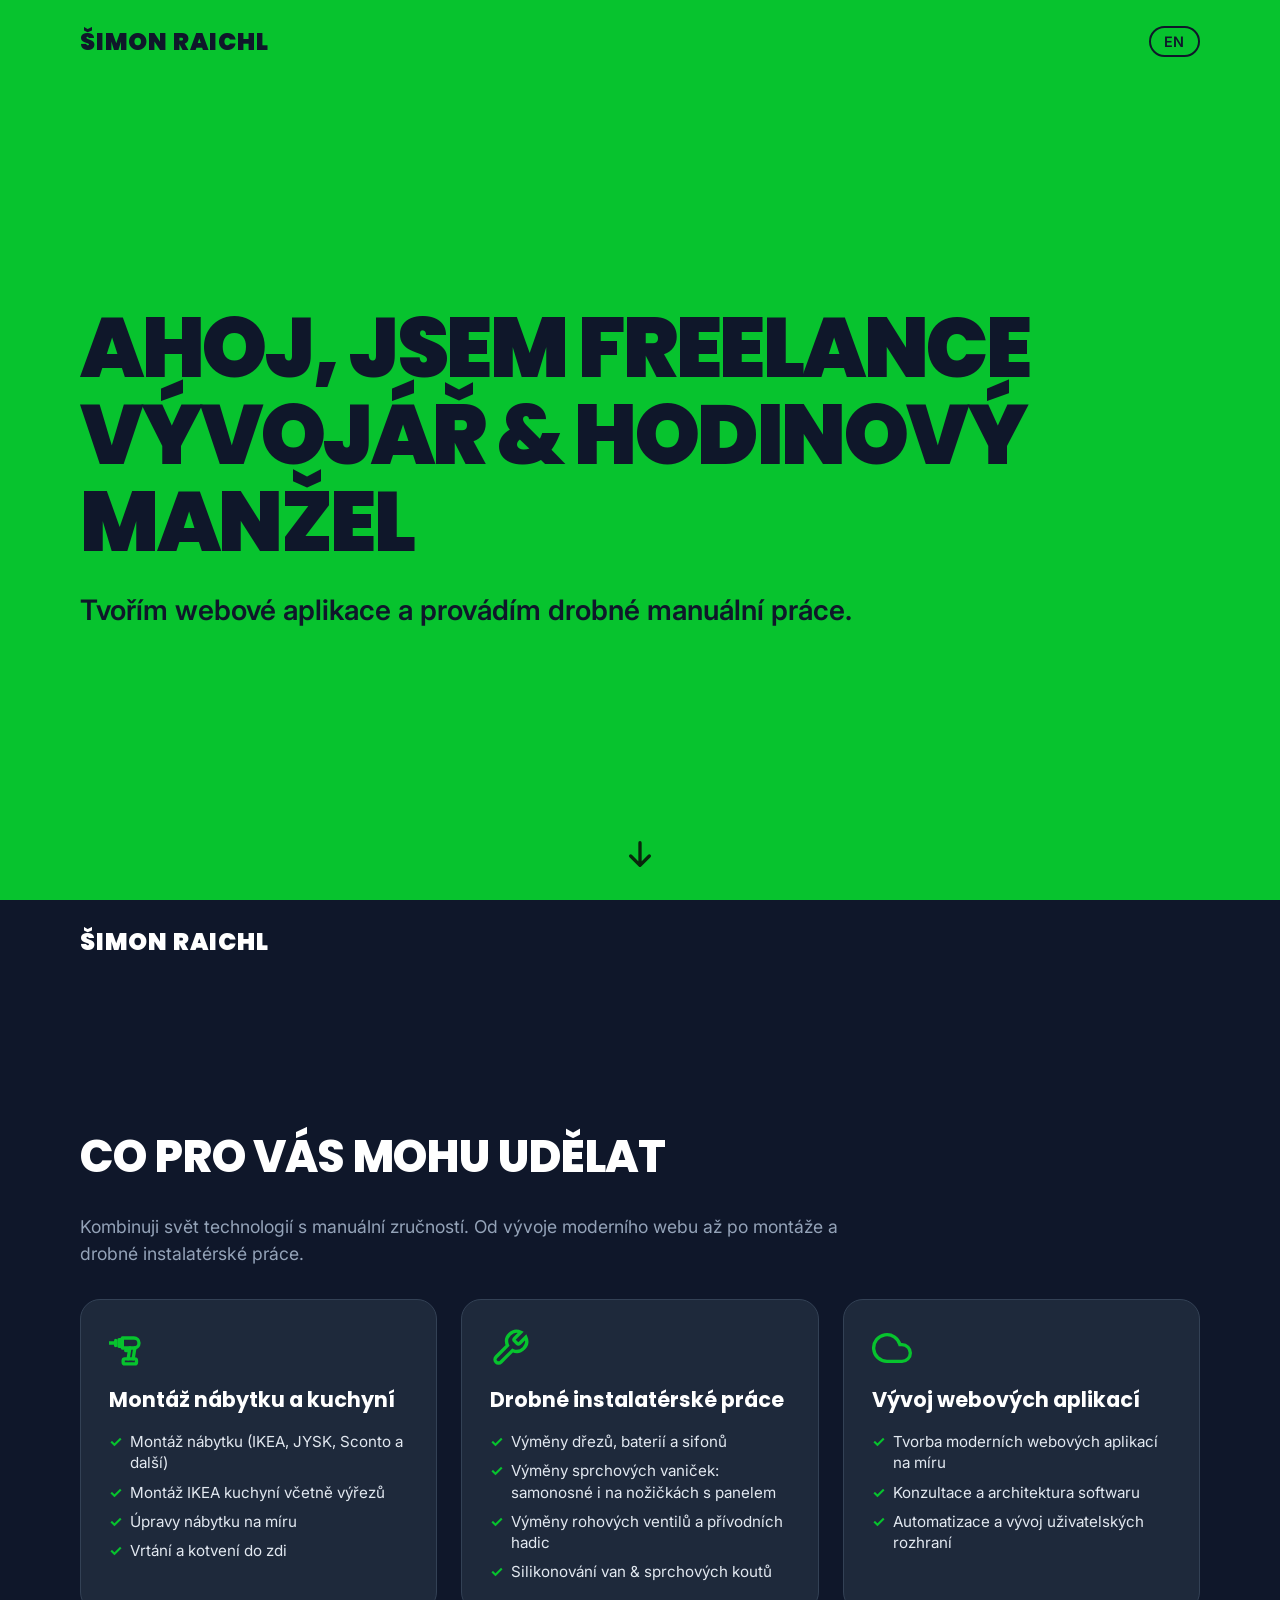
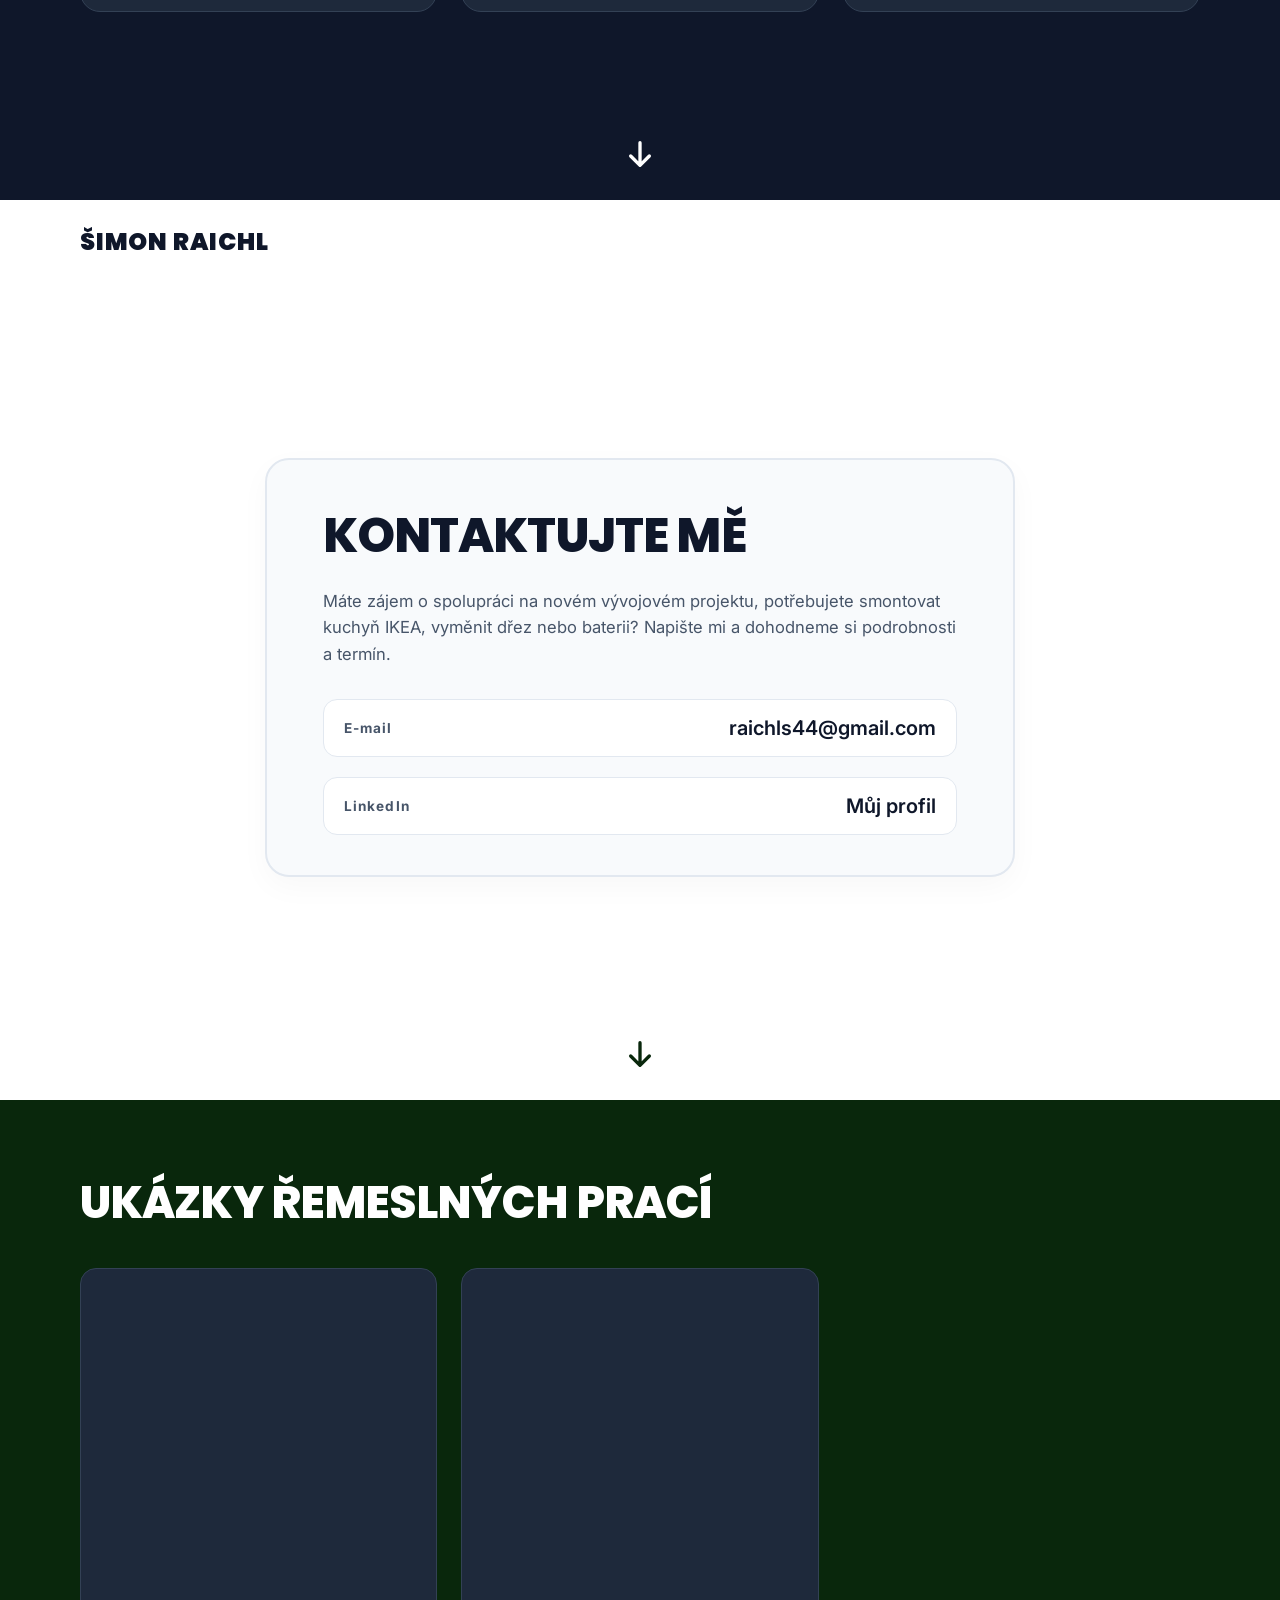
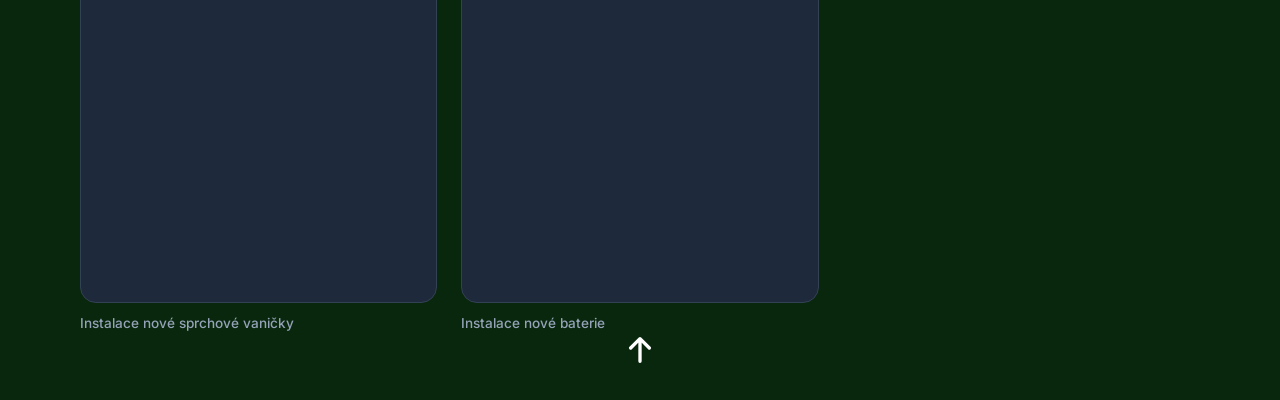
==== cs.html @ 0290ea32 "czech version of web implemented" ====
<!DOCTYPE html>
<html lang="cs">
<head>
    <meta charset="UTF-8">
    <meta name="viewport" content="width=device-width, initial-scale=1.0">
    <meta name="description" content="Provádím vývoj webových aplikací a drobné řemeslné práce, montáže nábytku IKEA, různé instalatérské úkony. Rychle, čistě a spolehlivě v Praze a Středočeském kraji.">
    <meta property="og:title" content="Šimon Raichl – Vývojář & Hodinový manžel">
    <meta name="robots" content="index, follow">
    <title>Šimon Raichl - Vývojář & Hodinový manžel</title>
    <link rel="icon" type="image/svg+xml" href="./favicon.svg">
    <link rel="preconnect" href="https://fonts.googleapis.com">
    <link rel="preconnect" href="https://fonts.gstatic.com" crossorigin>
    <link href="https://fonts.googleapis.com/css2?family=Inter:wght@400;500;600;700&family=Poppins:wght@700;800;900&display=swap" rel="stylesheet">
    <link rel="stylesheet" href="./assets/styles.css">
</head>
<body>

<main class="page-slide page-slide--hero" id="hero">
    <div class="name-header">
        <span>ŠIMON RAICHL</span>
        <a href="./index.html" class="lang-switch">EN</a>
    </div>

    <div class="hero-content">
        <h1 class="hero-content__title">
            Ahoj, jsem freelance<br>vývojář & hodinový manžel
        </h1>
        <p class="hero-content__subtitle">
            Tvořím webové aplikace a provádím drobné manuální práce.
        </p>
    </div>

    <a href="#services" class="arrow-scroll" aria-label="Posunout na služby">
        <svg class="arrow-scroll__icon" viewBox="0 0 24 24" fill="none" stroke="currentColor" stroke-width="2.5" stroke-linecap="round" stroke-linejoin="round">
            <path d="M12 5v14M19 15l-7 7-7-7" />
        </svg>
    </a>
</main>

<div class="page-slide page-slide--services" id="services">
    <div class="name-header name-header--light">
        <span>ŠIMON RAICHL</span>
    </div>

    <div class="services-content">
        <h2 class="section-title">Co pro vás mohu udělat</h2>
        <p class="section-subtitle">
            Kombinuji svět technologií s manuální zručností. Od vývoje moderního webu až po montáže a drobné instalatérské práce.
        </p>

        <div class="services-grid">
            <div class="service-card">
                <svg class="service-card__icon" viewBox="0 0 24 24" fill="none" stroke="currentColor" stroke-width="2" stroke-linecap="round" stroke-linejoin="round">
                    <path d="M0 9h4" />
                    <path d="M4 7.5v3" />
                    <path d="M6 7h2v4H6z" />
                    <path d="M8 6h7a3 3 0 0 1 3 3 3 3 0 0 1-3 3H8Z" />
                    <path d="M10 13.5h2" />
                    <path d="M12.5 12l-1 6.5" />
                    <path d="M15.5 12l-1 6.5" />
                    <rect x="8.5" y="18.5" width="8" height="3" rx="1" />
                </svg>
                <h3 class="service-card__title">Montáž nábytku a kuchyní</h3>
                <ul class="service-card__list">
                    <li class="service-card__item">Montáž nábytku (IKEA, JYSK, Sconto a další)</li>
                    <li class="service-card__item">Montáž IKEA kuchyní včetně výřezů</li>
                    <li class="service-card__item">Úpravy nábytku na míru</li>
                    <li class="service-card__item">Vrtání a kotvení do zdi</li>
                </ul>
            </div>

            <div class="service-card">
                <svg class="service-card__icon" viewBox="0 0 24 24" fill="none" stroke="currentColor" stroke-width="2">
                    <path d="M14.7 6.3a1 1 0 0 0 0 1.4l1.6 1.6a1 1 0 0 0 1.4 0l3.77-3.77a6 6 0 0 1-7.94 7.94l-6.91 6.91a2.12 2.12 0 0 1-3-3l6.91-6.91a6 6 0 0 1 7.94-7.94l-3.76 3.76z" />
                </svg>
                <h3 class="service-card__title">Drobné instalatérské práce</h3>
                <ul class="service-card__list">
                    <li class="service-card__item">Výměny dřezů, baterií a sifonů</li>
                    <li class="service-card__item">Výměny sprchových vaniček: samonosné i na nožičkách s panelem</li>
                    <li class="service-card__item">Výměny rohových ventilů a přívodních hadic</li>
                    <li class="service-card__item">Silikonování van & sprchových koutů</li>
                </ul>
            </div>

            <div class="service-card">
                <svg class="service-card__icon" viewBox="0 0 24 24" fill="none" stroke="currentColor" stroke-width="2">
                    <path d="M18 10h-1.26A8 8 0 1 0 9 20h9a5 5 0 0 0 0-10z"/>
                </svg>
                <h3 class="service-card__title">Vývoj webových aplikací</h3>
                <ul class="service-card__list">
                    <li class="service-card__item">Tvorba moderních webových aplikací na míru</li>
                    <li class="service-card__item">Konzultace a architektura softwaru</li>
                    <li class="service-card__item">Automatizace a vývoj uživatelských rozhraní</li>
                </ul>
            </div>
        </div>
    </div>

    <a href="#contact" class="arrow-scroll arrow-scroll--white" aria-label="Posunout na kontakt">
        <svg class="arrow-scroll__icon" viewBox="0 0 24 24" fill="none" stroke="currentColor" stroke-width="2.5" stroke-linecap="round" stroke-linejoin="round">
            <path d="M12 5v14M19 15l-7 7-7-7" />
        </svg>
    </a>
</div>

<div class="page-slide page-slide--contact" id="contact">
    <div class="name-header">
        <span>ŠIMON RAICHL</span>
    </div>

    <div class="contact-content">
        <div class="contact-card">
            <h2 class="contact-card__title">Kontaktujte mě</h2>
            <p class="contact-card__text">
                Máte zájem o spolupráci na novém vývojovém projektu, potřebujete smontovat kuchyň IKEA, vyměnit dřez nebo baterii?
                Napište mi a dohodneme si podrobnosti a termín.
            </p>
            <ul class="contact-list">
                <li class="contact-item">
                    <span class="contact-item__label">E-mail</span>
                    <a href="mailto:raichls44@gmail.com" class="contact-item__value">raichls44@gmail.com</a>
                </li>
                <li class="contact-item">
                    <span class="contact-item__label">LinkedIn</span>
                    <a href="https://www.linkedin.com/in/simonraichl/" target="_blank" rel="noopener" class="contact-item__value">Můj profil</a>
                </li>
            </ul>
        </div>
    </div>

    <a href="#dyi" class="arrow-scroll" aria-label="Posunout na ukázky prací">
        <svg class="arrow-scroll__icon" viewBox="0 0 24 24" fill="none" stroke="currentColor" stroke-width="2.5" stroke-linecap="round" stroke-linejoin="round">
            <path d="M12 5v14M19 15l-7 7-7-7" />
        </svg>
    </a>
</div>

<div class="page-slide page-slide--maker" id="dyi">
    <div class="maker-content">
        <div class="maker-content__header">
            <h2 class="section-title">Ukázky řemeslných prací</h2>
        </div>

        <div class="maker-content__grid">
            <div class="short-card">
                <div class="short-card__wrapper">
                    <iframe
                            class="short-card__iframe"
                            src="https://youtube.com/embed/4m_3jDD0o68"
                            title="Instalace nové sprchové vaničky"
                            allow="accelerometer; autoplay; clipboard-write; encrypted-media; gyroscope; picture-in-picture"
                            allowfullscreen>
                    </iframe>
                </div>
                <span class="short-card__caption">Instalace nové sprchové vaničky</span>
            </div>

            <div class="short-card">
                <div class="short-card__wrapper">
                    <iframe
                            class="short-card__iframe"
                            src="https://youtube.com/embed/yL_h9cunV5I"
                            title="Instalace nové baterie"
                            allow="accelerometer; autoplay; clipboard-write; encrypted-media; gyroscope; picture-in-picture"
                            allowfullscreen>
                    </iframe>
                </div>
                <span class="short-card__caption">Instalace nové baterie</span>
            </div>
        </div>
    </div>

    <a href="#hero" class="arrow-scroll arrow-scroll--white" aria-label="Zpět nahoru">
        <svg class="arrow-scroll__icon" viewBox="0 0 24 24" fill="none" stroke="currentColor" stroke-width="2.5" stroke-linecap="round" stroke-linejoin="round">
            <path d="M12 19V5M5 9l7-7 7 7" />
        </svg>
    </a>
</div>

</body>
</html>
---- assets/styles.css ----
:root {
    --color-green: #07c32e;
    --color-green-dark: #09270c;
    --color-dark: #0f172a;
    --color-white: #fff;
    --color-card-dark: #1e293b;
    --color-border-dark: #334155;
    --color-gray-50: #f8fafc;
    --color-gray-100: #f1f5f9;
    --color-gray-200: #e2e8f0;
    --color-gray-400: #94a3b8;
    --color-gray-600: #475569;
    --font-main: Inter, "Segoe UI", system-ui, -apple-system, sans-serif;
    --font-heading: Poppins, system-ui, -apple-system, sans-serif;
}

* {
    box-sizing: border-box;
    margin: 0;
    padding: 0;
}

html, body {
    height: 100%;
    font-family: var(--font-main), serif;
    color: var(--color-dark);
    background-color: var(--color-dark);
    scroll-snap-type: y mandatory;
    scroll-behavior: smooth;
}

.page-slide {
    min-height: 100vh;
    width: 100%;
    scroll-snap-align: start;
    scroll-snap-stop: always;
    display: flex;
    flex-direction: column;
    justify-content: space-between;
    padding: 5%;
    position: relative;
    overflow-x: hidden;
    overflow-y: auto;
}

.page-slide--hero {
    background-color: var(--color-green);
    color: var(--color-dark);
}

.page-slide--services {
    background-color: var(--color-dark);
    color: var(--color-white);
}

.page-slide--contact {
    background-color: var(--color-white);
    color: var(--color-dark);
}

.page-slide--maker {
    background-color: var(--color-green-dark);
    color: var(--color-white);
}

.name-header {
    display: flex;
    align-items: center;
    gap: 8px;
    font-family: var(--font-heading), serif;
    font-weight: 900;
    font-size: 1.5rem;
    letter-spacing: 0.05rem;
    text-transform: uppercase;
    color: var(--color-dark);
}

.name-header--light {
    color: var(--color-white);
}

.lang-switch {
    font-size: 0.9rem;
    font-family: var(--font-main), serif;
    font-weight: 600;
    text-decoration: none;
    padding: 0.3rem 0.8rem;
    border-radius: 20px;
    border: 2px solid currentColor;
    color: inherit;
    transition: all 0.2s ease;
    margin-left: auto;
}

.lang-switch:hover {
    opacity: 0.8;
}

.hero-content {
    margin: auto 0;
    max-width: 1100px;
}

.hero-content__title {
    font-family: var(--font-heading), serif;
    font-weight: 900;
    font-size: clamp(2.3rem, 6.5vw, 5.8rem);
    line-height: 1.05;
    text-transform: uppercase;
    letter-spacing: -0.03em;
    color: var(--color-dark);
    margin-bottom: 1.5rem;
}

.hero-content__subtitle {
    font-size: clamp(1.1rem, 2.2vw, 1.8rem);
    font-weight: 600;
    color: var(--color-dark);
    max-width: 850px;
    line-height: 1.4;
}

.services-content {
    margin: auto 0;
    width: 100%;
    max-width: 1200px;
    padding: 2rem 0;
}

.section-title {
    font-family: var(--font-heading), serif;
    font-weight: 800;
    font-size: clamp(1.8rem, 3.5vw, 3rem);
    text-transform: uppercase;
    letter-spacing: -0.02em;
    margin-bottom: 1.5rem;
}

.section-subtitle {
    font-size: 1.1rem;
    color: var(--color-gray-400);
    margin-bottom: 2rem;
    max-width: 800px;
    line-height: 1.5;
}

.services-grid {
    display: grid;
    grid-template-columns: 1fr;
    gap: 1.5rem;
}

.service-card {
    background-color: var(--color-card-dark);
    border: 1px solid var(--color-border-dark);
    border-radius: 20px;
    padding: 1.75rem;
    display: flex;
    flex-direction: column;
    gap: 1rem;
    transition: transform 0.2s ease, border-color 0.2s ease;
}

.service-card:hover {
    border-color: var(--color-green);
    transform: translateY(-2px);
}

.service-card__icon {
    width: 40px;
    height: 40px;
    color: var(--color-green);
}

.service-card__title {
    font-family: var(--font-heading), serif;
    font-size: 1.3rem;
    font-weight: 700;
    color: var(--color-white);
}

.service-card__list {
    list-style: none;
    display: flex;
    flex-direction: column;
    gap: 0.5rem;
}

.service-card__item {
    font-size: 0.95rem;
    color: var(--color-gray-200);
    display: flex;
    align-items: flex-start;
    gap: 0.5rem;
    line-height: 1.4;
}

.service-card__item::before {
    content: "✓";
    color: var(--color-green);
    font-weight: bold;
}

.contact-content {
    margin: auto 0;
    width: 100%;
    display: flex;
    justify-content: center;
}

.contact-card {
    background-color: var(--color-gray-50);
    border: 2px solid var(--color-gray-200);
    border-radius: 24px;
    padding: 8%;
    width: 100%;
    max-width: 750px;
    box-shadow: 0 10px 30px rgba(0, 0, 0, 0.03);
}

.contact-card__title {
    font-family: var(--font-heading), serif;
    font-weight: 800;
    font-size: clamp(2rem, 4vw, 3rem);
    text-transform: uppercase;
    margin-bottom: 1rem;
    letter-spacing: -0.02em;
    color: var(--color-dark);
}

.contact-card__text {
    font-size: clamp(1rem, 1.3vw, 1.15rem);
    line-height: 1.6;
    color: var(--color-gray-600);
    margin-bottom: 2rem;
}

.contact-list {
    list-style: none;
    display: flex;
    flex-direction: column;
    gap: 1.25rem;
}

.contact-item {
    display: flex;
    flex-direction: column;
    gap: 0.4rem;
    padding: 1rem 1.25rem;
    background-color: var(--color-white);
    border: 1px solid var(--color-gray-200);
    border-radius: 14px;
}

.contact-item__label {
    font-size: 0.85rem;
    font-weight: 700;
    letter-spacing: 0.08em;
    color: var(--color-gray-600);
}

.contact-item__value {
    font-size: clamp(1.05rem, 1.8vw, 1.25rem);
    font-weight: 600;
    color: var(--color-dark);
    text-decoration: none;
    transition: color 0.2s ease;
}

.contact-item__value:hover {
    color: var(--color-green);
}

.maker-content {
    margin: auto 0;
    width: 100%;
    max-width: 1200px;
    padding-bottom: 4rem;
}

.maker-content__header {
    max-width: 800px;
    margin-bottom: 2rem;
}

.maker-content__grid {
    display: grid;
    grid-template-columns: repeat(1, 1fr);
    gap: 1.5rem;
    width: 100%;
}

.short-card {
    display: flex;
    flex-direction: column;
    gap: 0.75rem;
}

.short-card__wrapper {
    position: relative;
    width: 100%;
    aspect-ratio: 1 / 1;
    background-color: var(--color-card-dark);
    border: 1px solid var(--color-border-dark);
    border-radius: 16px;
    overflow: hidden;
    transition: border-color 0.3s ease;
}

.short-card__wrapper:hover {
    border-color: var(--color-green);
}

.short-card__iframe {
    width: 100%;
    height: 100%;
    border: none;
}

.short-card__caption {
    font-size: 0.85rem;
    color: var(--color-gray-400);
    font-weight: 500;
    white-space: nowrap;
    overflow: hidden;
    text-overflow: ellipsis;
}

.arrow-scroll {
    position: absolute;
    bottom: 2rem;
    left: 50%;
    transform: translateX(-50%);
    color: var(--color-green-dark);
    display: inline-flex;
    align-items: center;
    justify-content: center;
    text-decoration: none;
    animation: hero-bounce 2s infinite;
}

.arrow-scroll--white {
    color: var(--color-white);
}

.arrow-scroll__icon {
    width: 32px;
    height: 32px;
}

@media (min-width: 768px) {
    .page-slide {
        padding: 1.5rem 5rem;
    }

    .services-grid {
        grid-template-columns: repeat(2, 1fr);
    }

    .maker-content__grid {
        grid-template-columns: repeat(3, 1fr);
    }

    .short-card__wrapper {
        aspect-ratio: 9 / 16;
    }

    .contact-card {
        padding: 2.5rem 3.5rem;
    }

    .contact-item {
        flex-direction: row;
        justify-content: space-between;
        align-items: center;
    }

    .maker-content {
        padding-bottom: 0;
    }
}

@media (min-width: 1024px) {
    .services-grid {
        grid-template-columns: repeat(3, 1fr);
    }
}

@keyframes hero-bounce {
    0%, 20%, 50%, 80%, 100% {
        transform: translate(-50%, 0);
    }
    40% {
        transform: translate(-50%, -16px);
    }
    60% {
        transform: translate(-50%, -8px);
    }
}
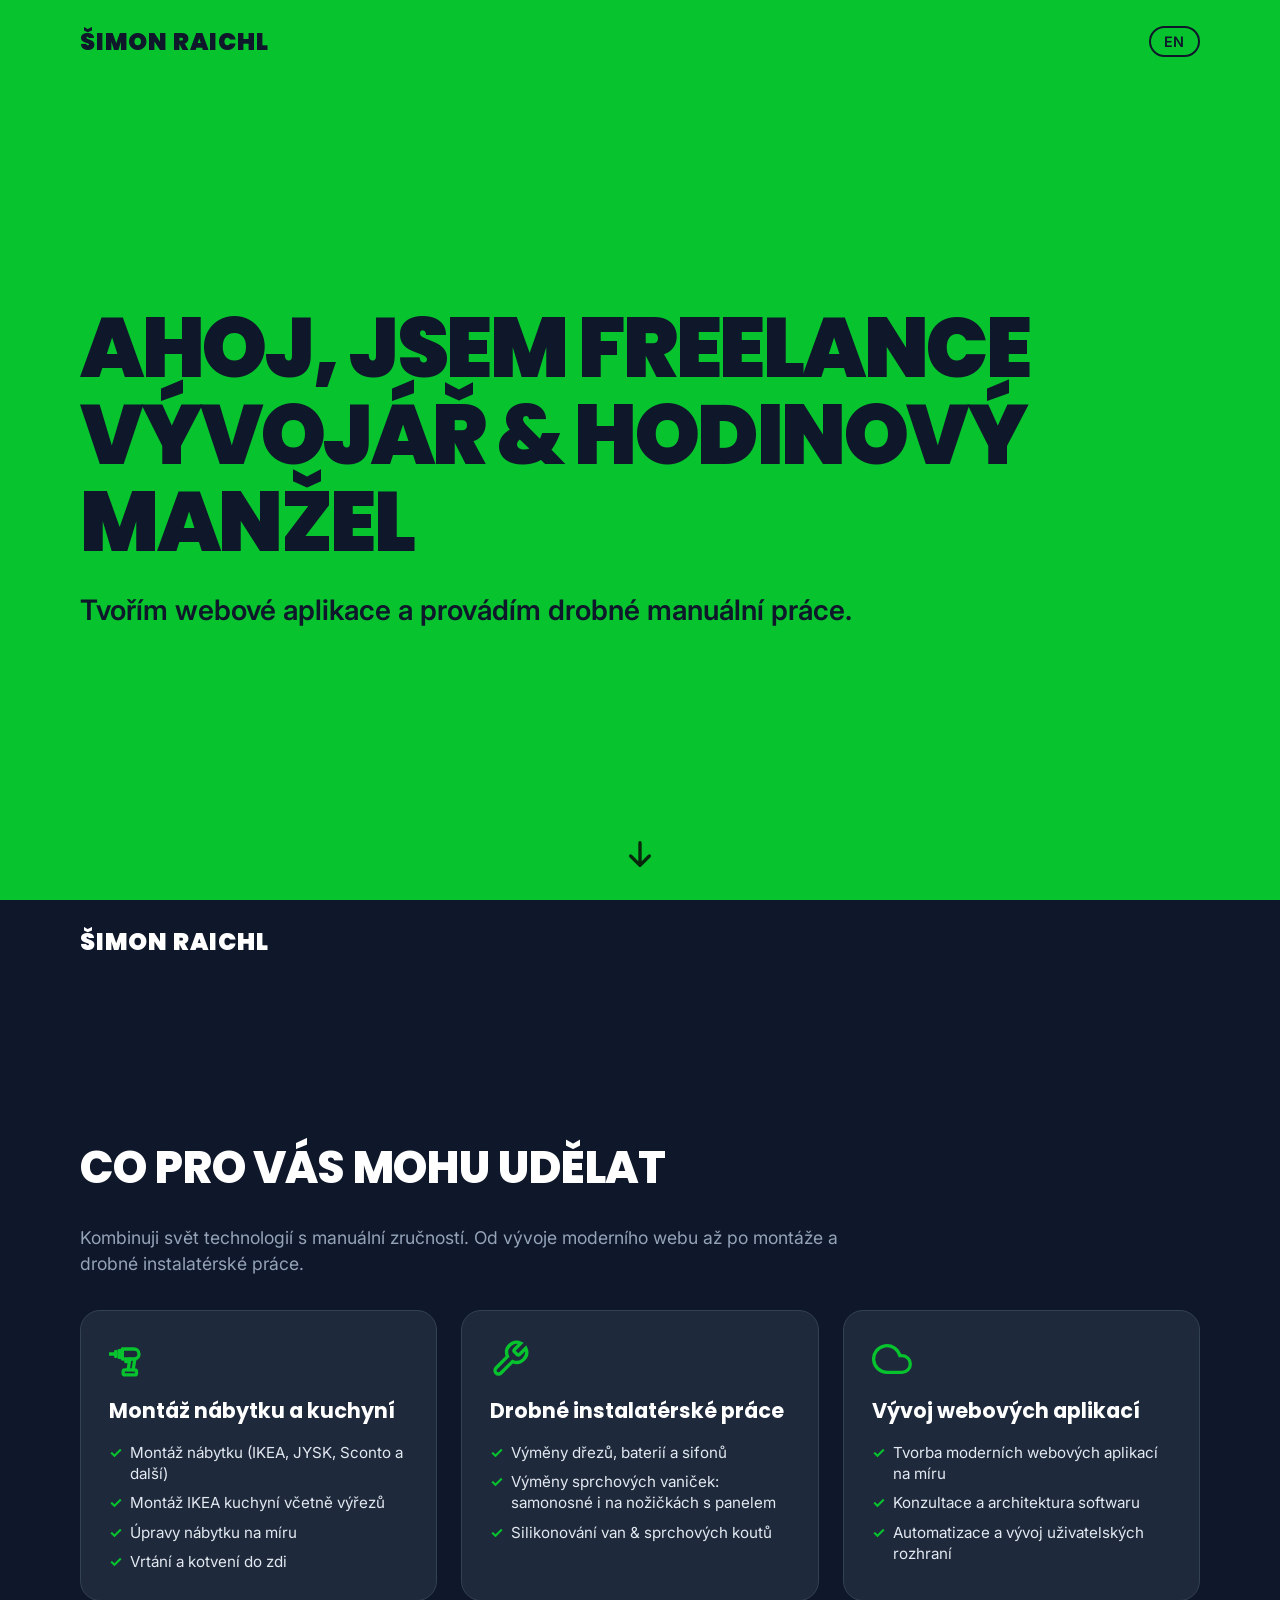
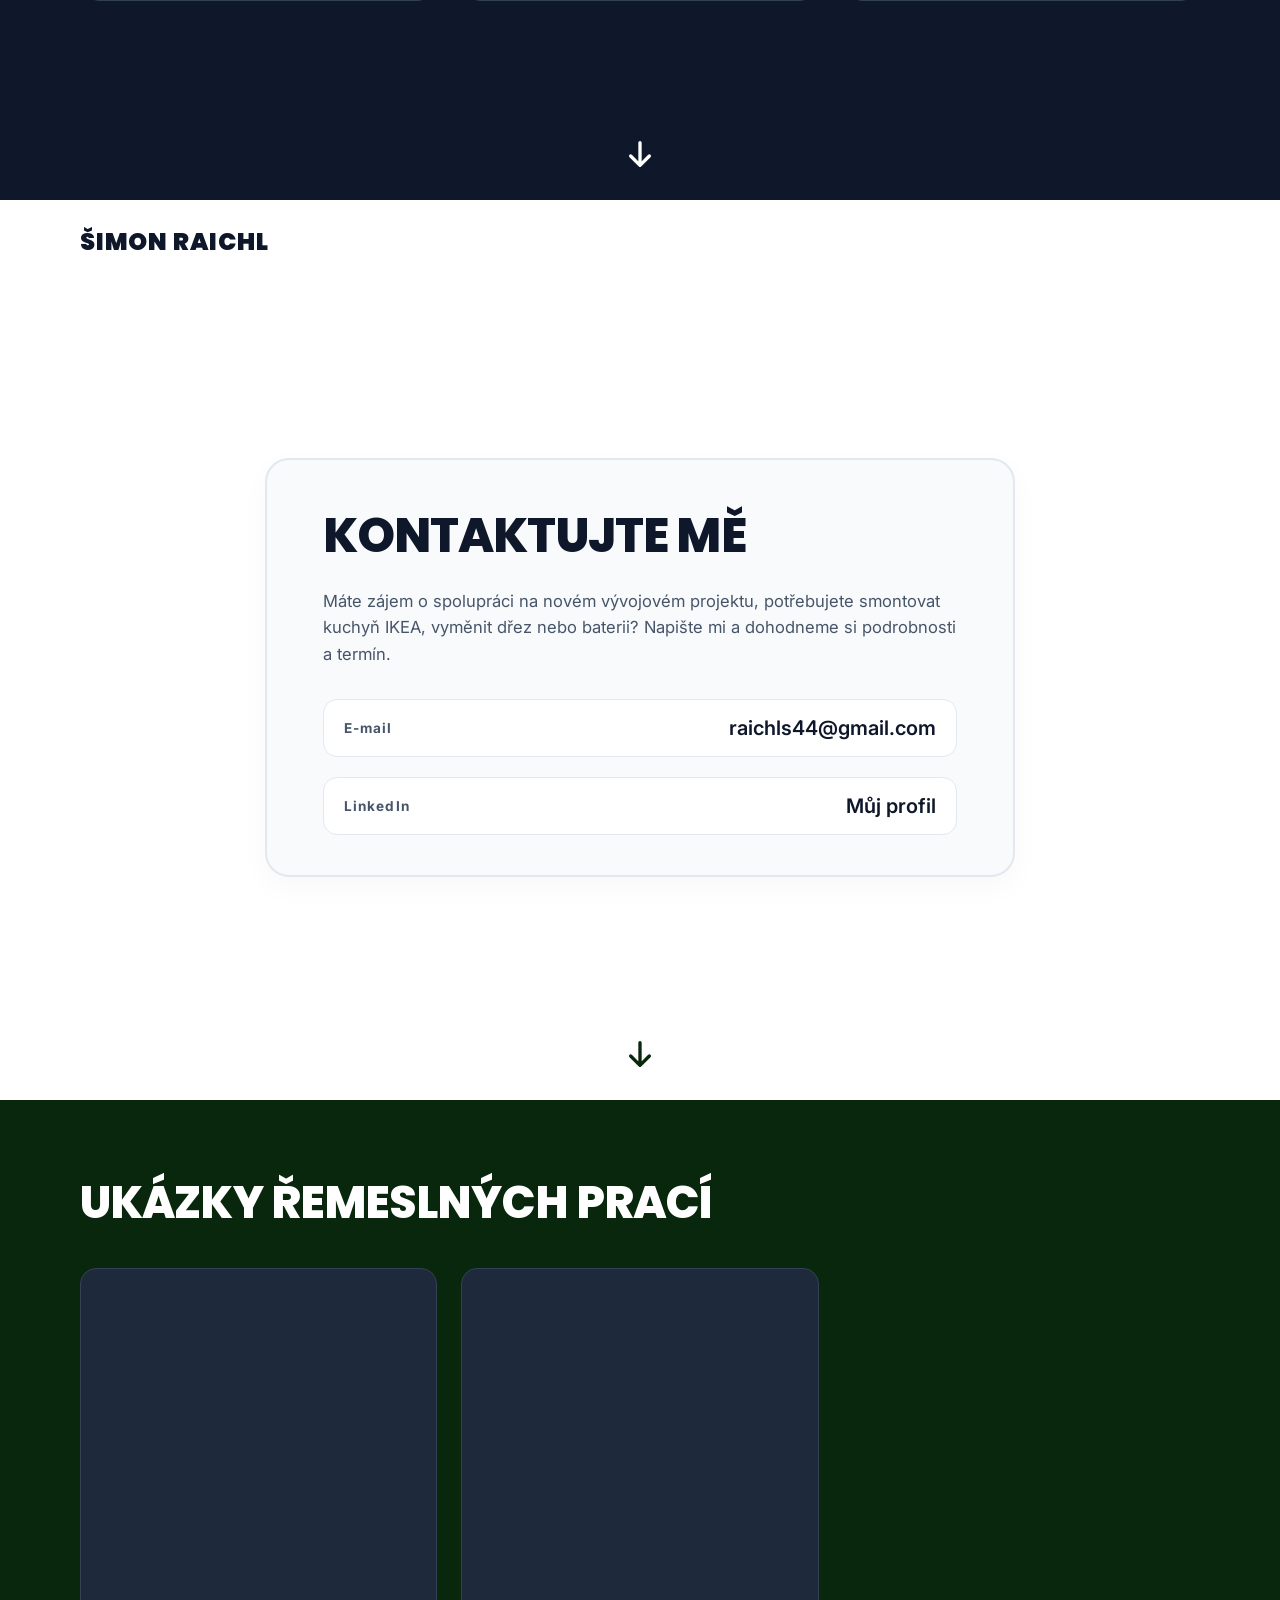
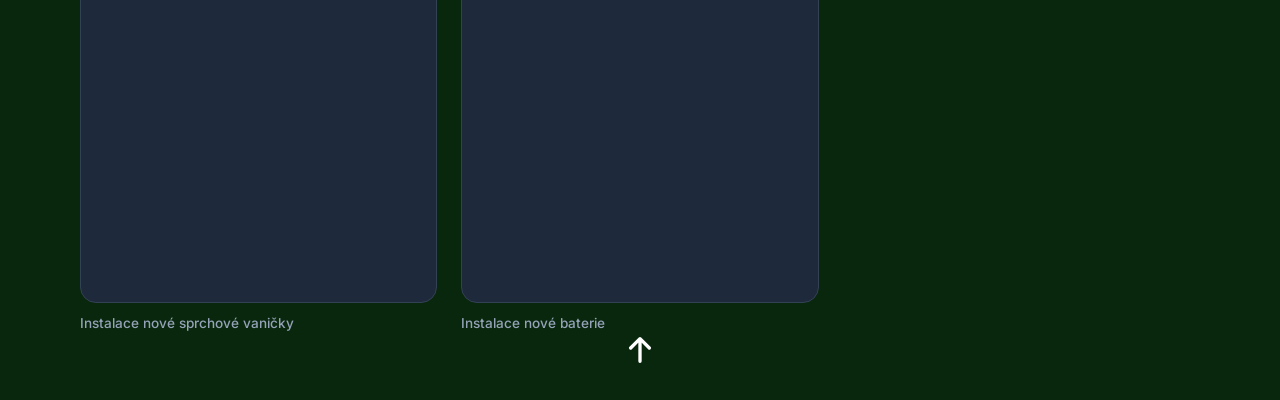
==== commit 85dafad9: "lazyload added for iframes" ====
--- a/cs.html
+++ b/cs.html
@@ -77,7 +77,6 @@
                 <ul class="service-card__list">
                     <li class="service-card__item">Výměny dřezů, baterií a sifonů</li>
                     <li class="service-card__item">Výměny sprchových vaniček: samonosné i na nožičkách s panelem</li>
-                    <li class="service-card__item">Výměny rohových ventilů a přívodních hadic</li>
                     <li class="service-card__item">Silikonování van & sprchových koutů</li>
                 </ul>
             </div>
@@ -148,6 +147,7 @@
                             class="short-card__iframe"
                             src="https://youtube.com/embed/4m_3jDD0o68"
                             title="Instalace nové sprchové vaničky"
+                            loading="lazy"
                             allow="accelerometer; autoplay; clipboard-write; encrypted-media; gyroscope; picture-in-picture"
                             allowfullscreen>
                     </iframe>
@@ -161,6 +161,7 @@
                             class="short-card__iframe"
                             src="https://youtube.com/embed/yL_h9cunV5I"
                             title="Instalace nové baterie"
+                            loading="lazy"
                             allow="accelerometer; autoplay; clipboard-write; encrypted-media; gyroscope; picture-in-picture"
                             allowfullscreen>
                     </iframe>
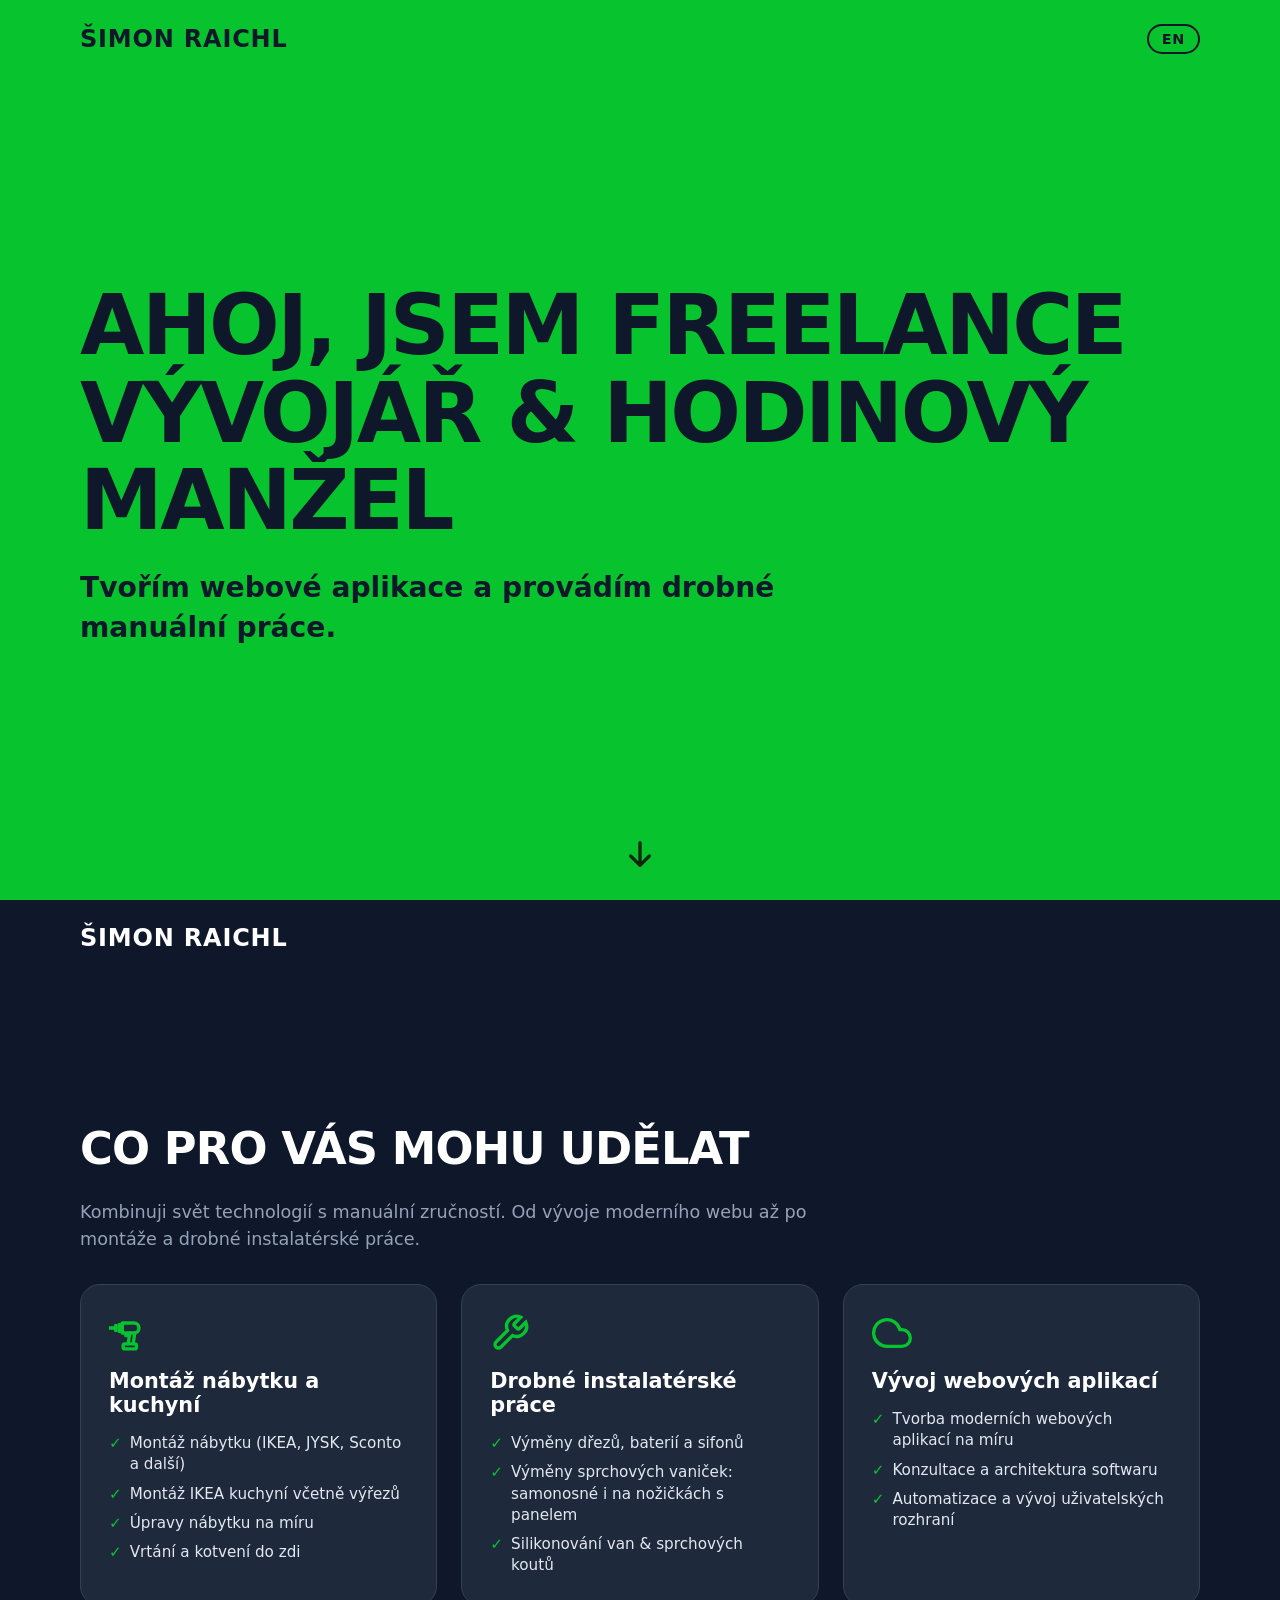
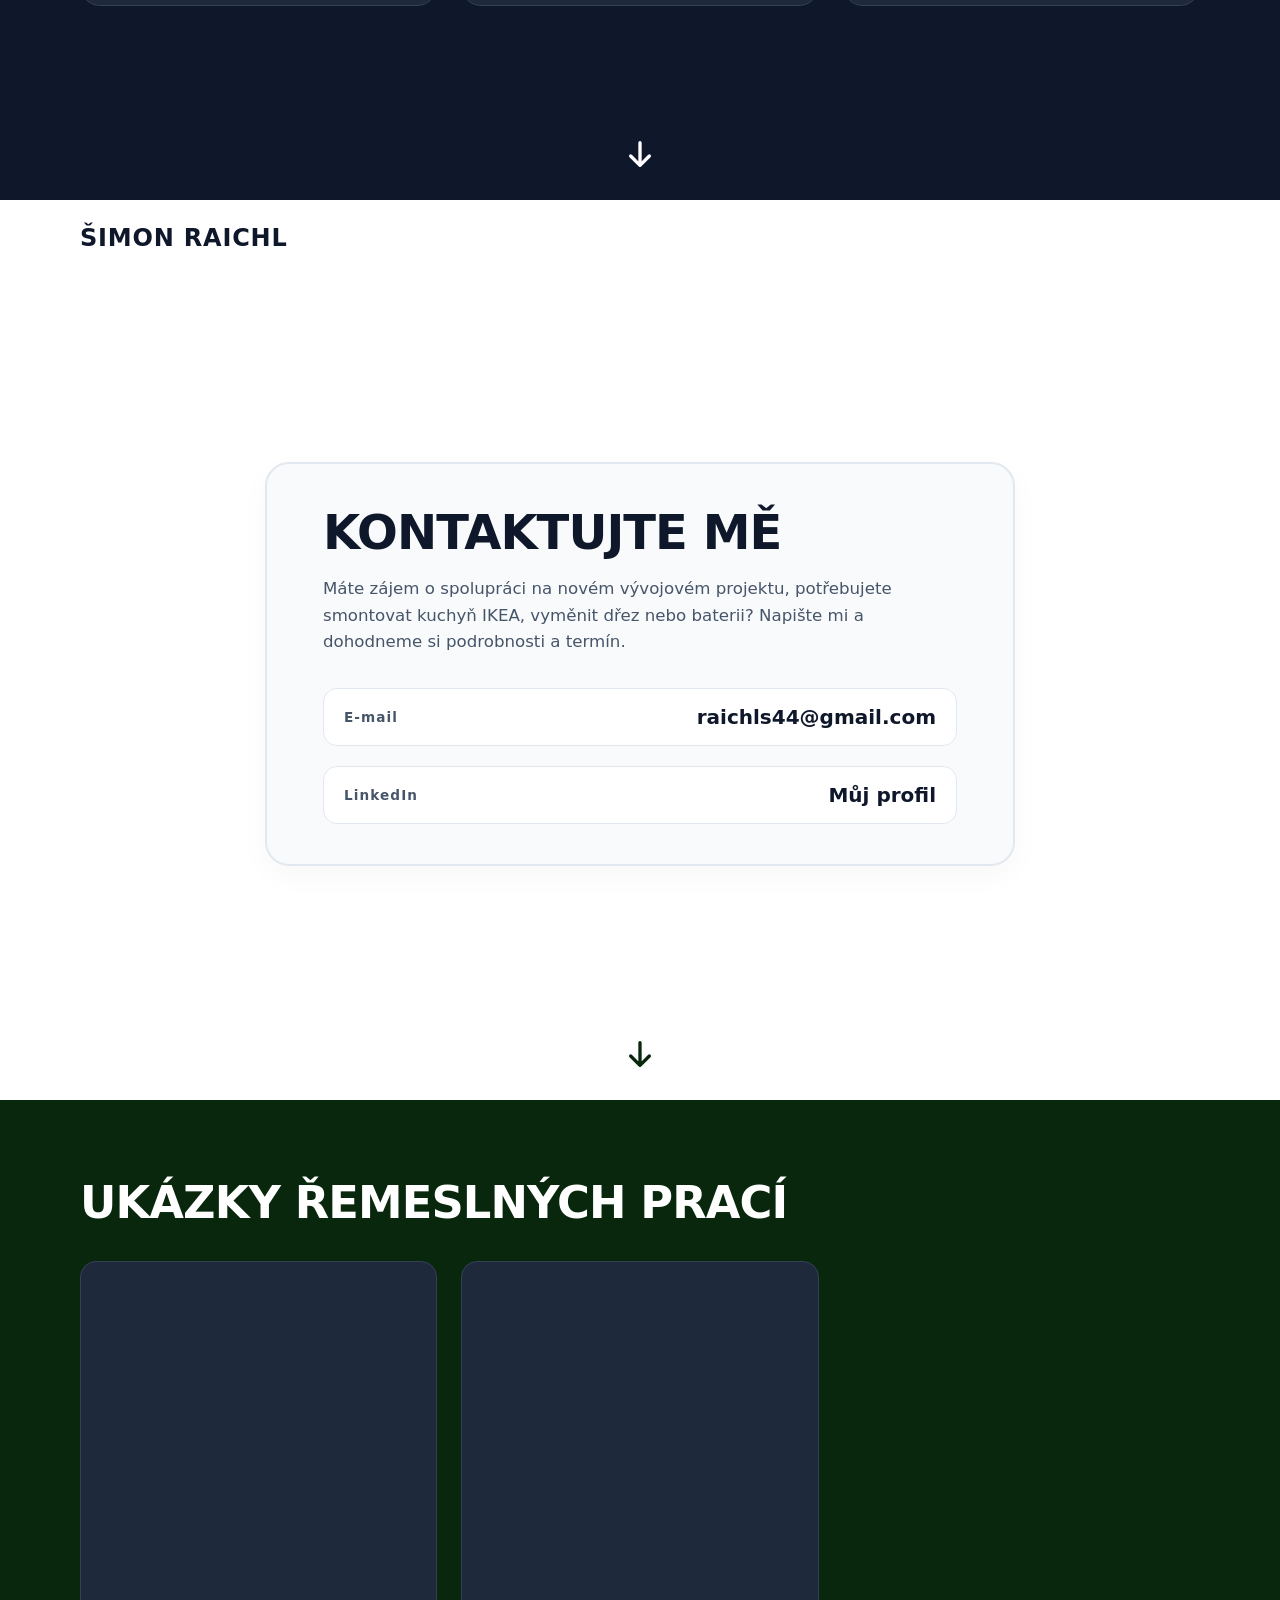
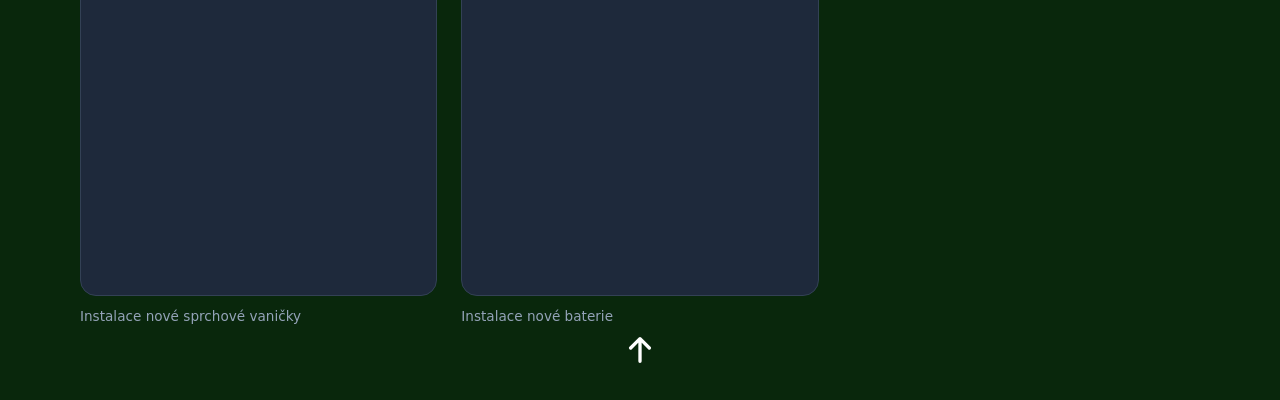
==== commit 0a4f3eb1: "google fonts removed" ====
--- a/cs.html
+++ b/cs.html
@@ -8,9 +8,6 @@
     <meta name="robots" content="index, follow">
     <title>Šimon Raichl - Vývojář & Hodinový manžel</title>
     <link rel="icon" type="image/svg+xml" href="./favicon.svg">
-    <link rel="preconnect" href="https://fonts.googleapis.com">
-    <link rel="preconnect" href="https://fonts.gstatic.com" crossorigin>
-    <link href="https://fonts.googleapis.com/css2?family=Inter:wght@400;500;600;700&family=Poppins:wght@700;800;900&display=swap" rel="stylesheet">
     <link rel="stylesheet" href="./assets/styles.css">
 </head>
 <body>
@@ -145,7 +142,7 @@
                 <div class="short-card__wrapper">
                     <iframe
                             class="short-card__iframe"
-                            src="https://youtube.com/embed/4m_3jDD0o68"
+                            src="https://www.youtube-nocookie.com/embed/4m_3jDD0o68"
                             title="Instalace nové sprchové vaničky"
                             loading="lazy"
                             allow="accelerometer; autoplay; clipboard-write; encrypted-media; gyroscope; picture-in-picture"
@@ -159,7 +156,7 @@
                 <div class="short-card__wrapper">
                     <iframe
                             class="short-card__iframe"
-                            src="https://youtube.com/embed/yL_h9cunV5I"
+                            src="https://www.youtube-nocookie.com/embed/yL_h9cunV5I"
                             title="Instalace nové baterie"
                             loading="lazy"
                             allow="accelerometer; autoplay; clipboard-write; encrypted-media; gyroscope; picture-in-picture"
--- a/assets/styles.css
+++ b/assets/styles.css
@@ -10,8 +10,8 @@
     --color-gray-200: #e2e8f0;
     --color-gray-400: #94a3b8;
     --color-gray-600: #475569;
-    --font-main: Inter, "Segoe UI", system-ui, -apple-system, sans-serif;
-    --font-heading: Poppins, system-ui, -apple-system, sans-serif;
+    --font-main: "Segoe UI", system-ui, -apple-system, sans-serif;
+    --font-heading: system-ui, -apple-system, sans-serif;
 }
 
 * {
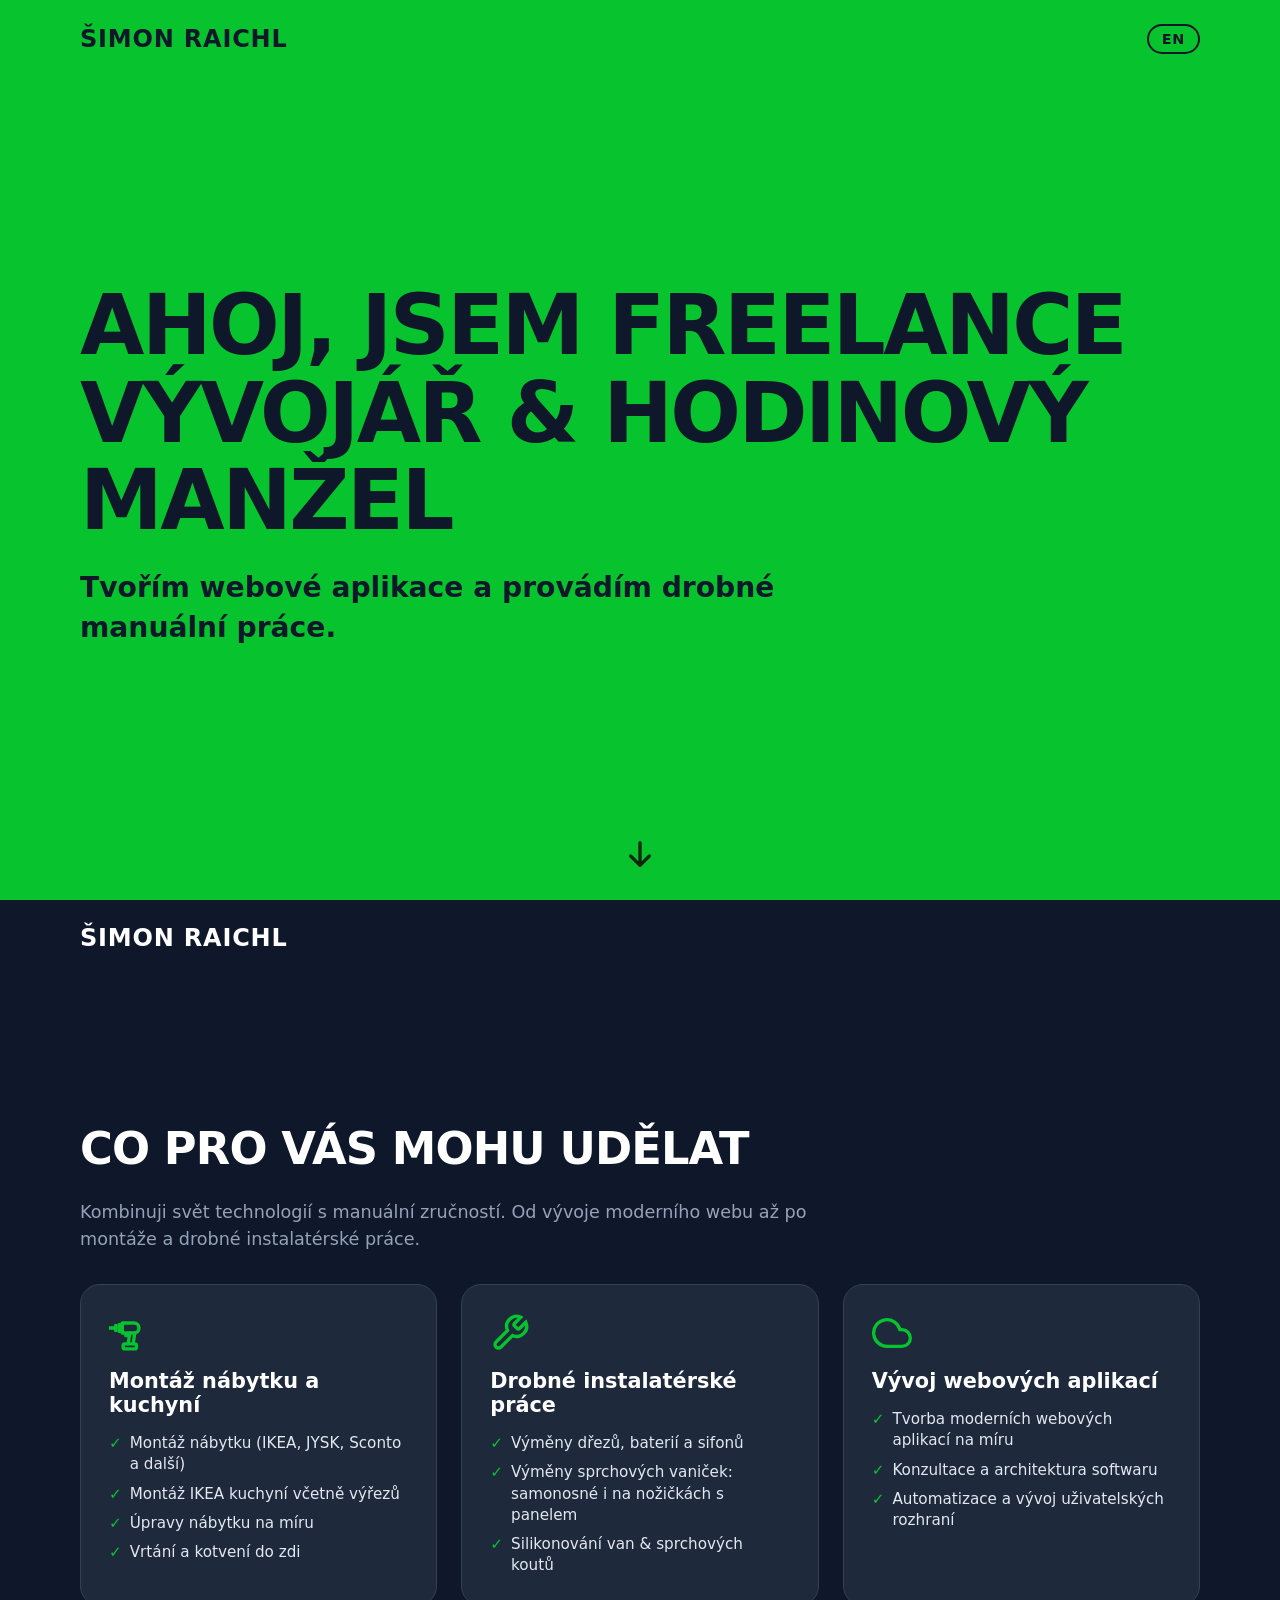
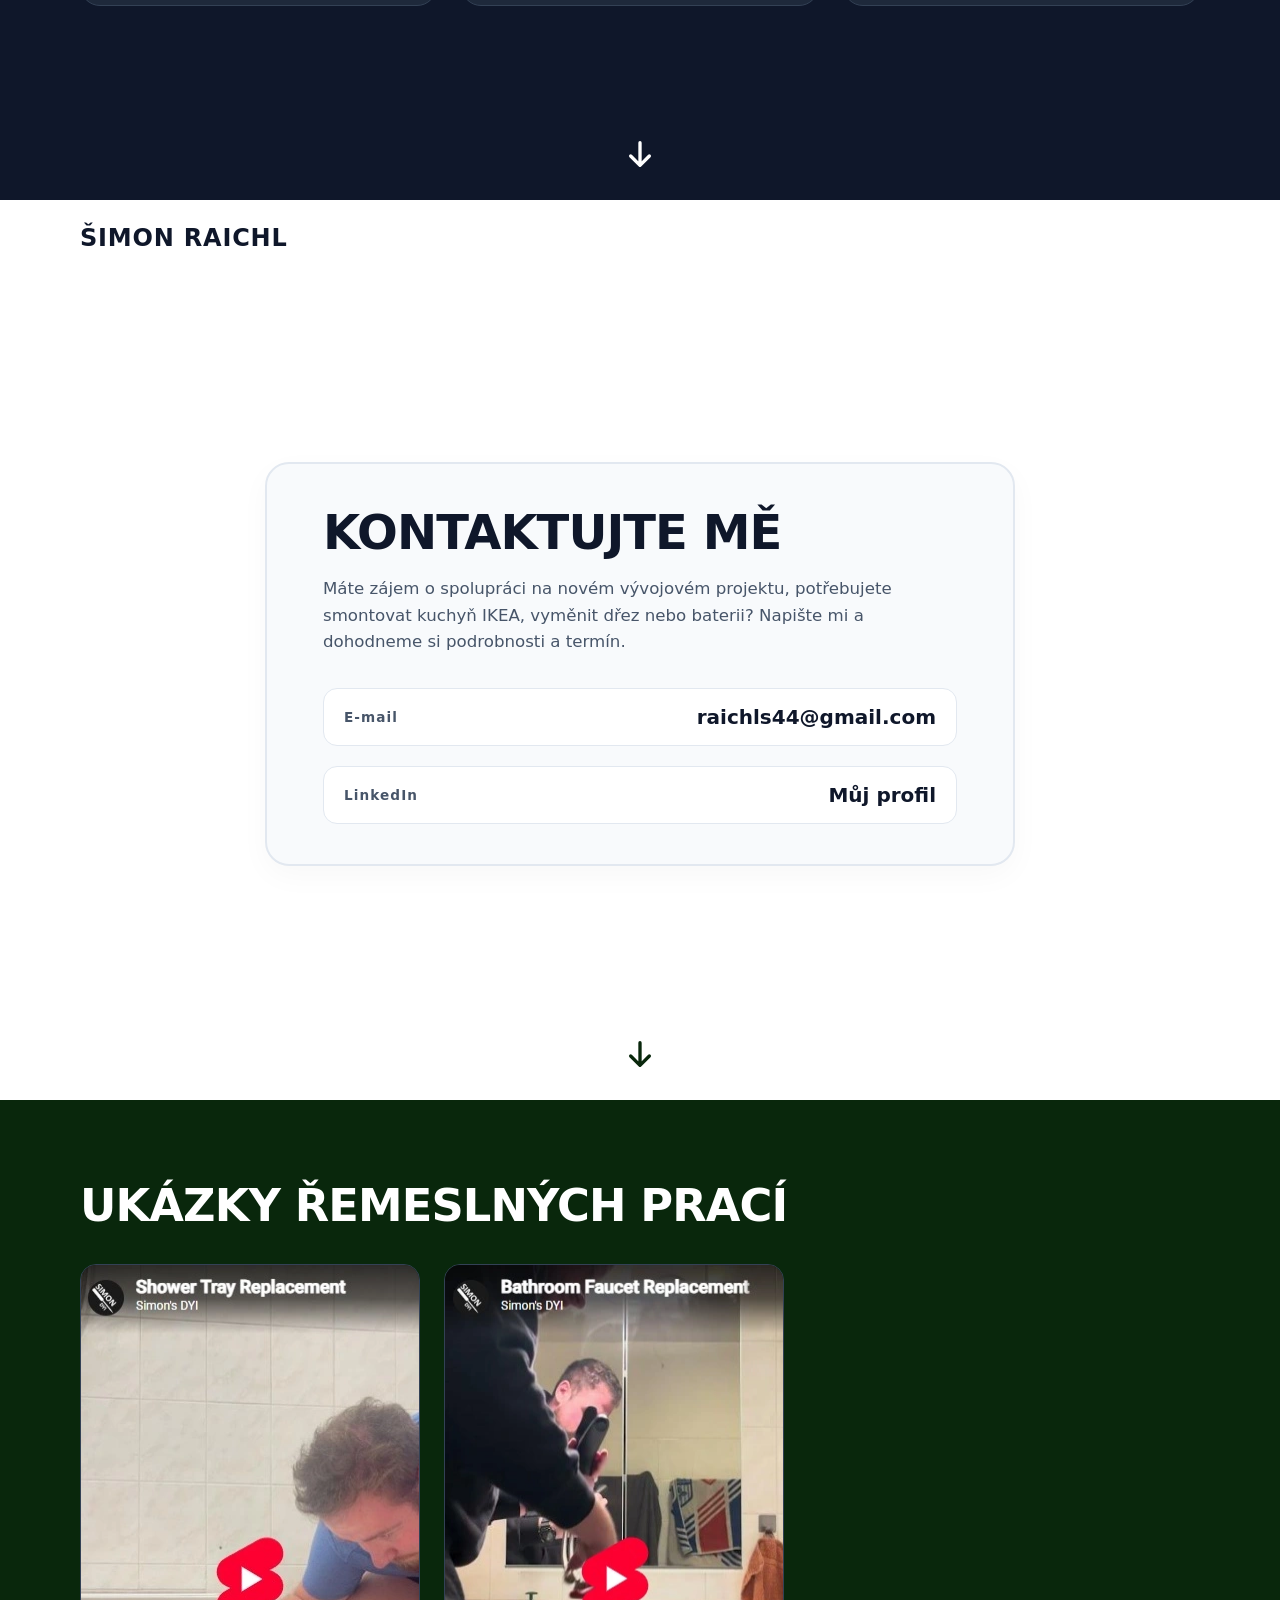
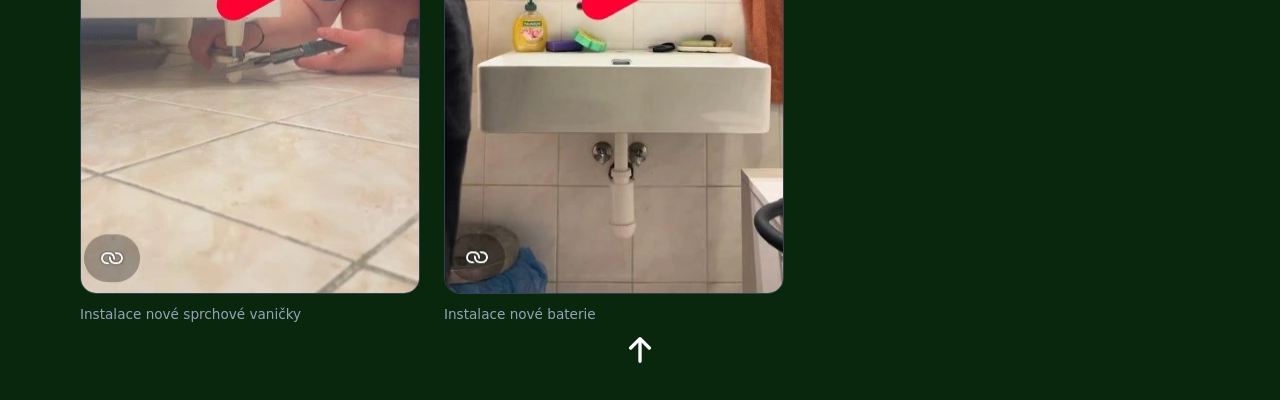
==== commit 44676575: "youtube iframes replaced with static image links for better optimization" ====
--- a/cs.html
+++ b/cs.html
@@ -139,30 +139,22 @@
 
         <div class="maker-content__grid">
             <div class="short-card">
-                <div class="short-card__wrapper">
-                    <iframe
-                            class="short-card__iframe"
-                            src="https://www.youtube-nocookie.com/embed/4m_3jDD0o68"
-                            title="Instalace nové sprchové vaničky"
-                            loading="lazy"
-                            allow="accelerometer; autoplay; clipboard-write; encrypted-media; gyroscope; picture-in-picture"
-                            allowfullscreen>
-                    </iframe>
-                </div>
+                <a href="https://www.youtube.com/shorts/4m_3jDD0o68" target="_blank" class="short-card__wrapper">
+                    <img src="./assets/thumbnails/shower_tray.webp"
+                         alt="Instalace nové sprchové vaničky"
+                         loading="lazy"
+                    />
+                </a>
                 <span class="short-card__caption">Instalace nové sprchové vaničky</span>
             </div>
 
             <div class="short-card">
-                <div class="short-card__wrapper">
-                    <iframe
-                            class="short-card__iframe"
-                            src="https://www.youtube-nocookie.com/embed/yL_h9cunV5I"
-                            title="Instalace nové baterie"
-                            loading="lazy"
-                            allow="accelerometer; autoplay; clipboard-write; encrypted-media; gyroscope; picture-in-picture"
-                            allowfullscreen>
-                    </iframe>
-                </div>
+                <a href="https://www.youtube.com/shorts/yL_h9cunV5I" target="_blank" class="short-card__wrapper">
+                    <img src="./assets/thumbnails/faucet.webp"
+                         alt="Instalace nové baterie"
+                         loading="lazy"
+                    />
+                </a>
                 <span class="short-card__caption">Instalace nové baterie</span>
             </div>
         </div>
--- a/assets/styles.css
+++ b/assets/styles.css
@@ -284,22 +284,25 @@
 }
 
 .maker-content__grid {
-    display: grid;
-    grid-template-columns: repeat(1, 1fr);
+    display: flex;
+    flex-wrap: wrap;
+    justify-content: center;
     gap: 1.5rem;
-    width: 100%;
 }
 
 .short-card {
     display: flex;
+    width: 100%;
+    max-width: 340px;
     flex-direction: column;
     gap: 0.75rem;
 }
 
 .short-card__wrapper {
     position: relative;
-    width: 100%;
-    aspect-ratio: 1 / 1;
+    max-height: 70vh;
+    display: flex;
+    justify-content: center;
     background-color: var(--color-card-dark);
     border: 1px solid var(--color-border-dark);
     border-radius: 16px;
@@ -309,12 +312,6 @@
 
 .short-card__wrapper:hover {
     border-color: var(--color-green);
-}
-
-.short-card__iframe {
-    width: 100%;
-    height: 100%;
-    border: none;
 }
 
 .short-card__caption {
@@ -349,20 +346,16 @@
 }
 
 @media (min-width: 768px) {
+    .maker-content__grid {
+        justify-content: start;
+    }
+
     .page-slide {
         padding: 1.5rem 5rem;
     }
 
     .services-grid {
         grid-template-columns: repeat(2, 1fr);
-    }
-
-    .maker-content__grid {
-        grid-template-columns: repeat(3, 1fr);
-    }
-
-    .short-card__wrapper {
-        aspect-ratio: 9 / 16;
     }
 
     .contact-card {
